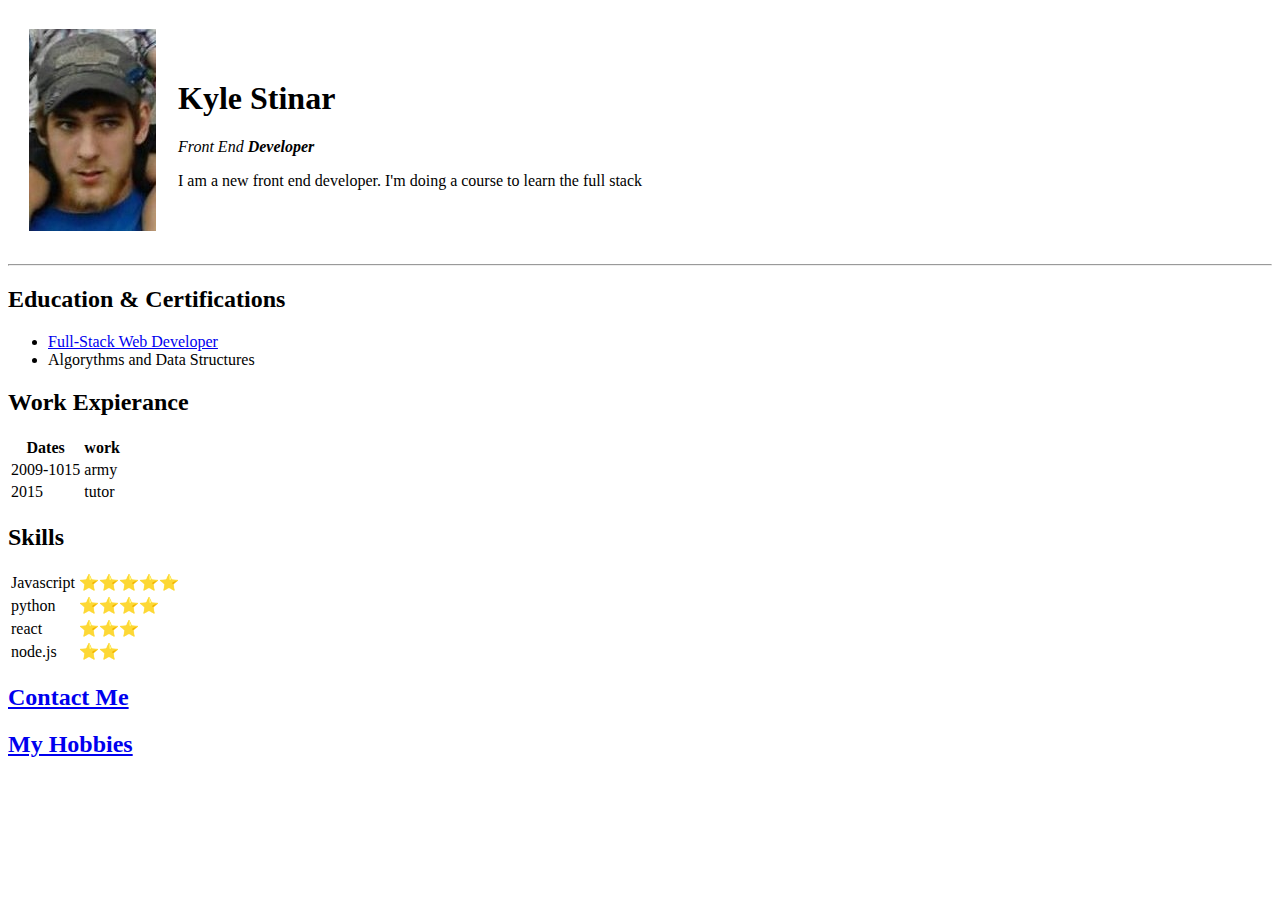
==== index.html @ ad12b417 "done" ====
<!DOCTYPE html>
<html lang="en" dir="ltr">

<head>
  <meta charset="utf-8">
  <title>kyle's Personal Website</title>
</head>

<body>
  <table cellspacing=20>
    <tr>
      <td><img src="./stinar.jpg" alt="stinar"></td>
      <td>
        <h1>Kyle Stinar</h1>
        <p><em>Front End <strong>Developer</strong></em></p>

        <p>I am a new front end developer. I'm doing a course to learn the full stack</p></td>
    </tr>
  </table>

  <hr>

  <h2>Education & Certifications</h2>
  <ul>
    <li><a href="#">Full-Stack Web Developer</a>
    </li>
    <li>Algorythms and Data Structures</li>
  </ul>

  <h2>Work Expierance</h2>
  <table>
    <thead>
      <tr>
        <th>Dates</th>
        <th>work</th>
      </tr>
    </thead>
    <tbody>
      <tr>
        <td>2009-1015</td>
        <td>army</td>
      </tr>
      <tr>
        <td>2015</td>
        <td>tutor</td>
      </tr>
    </tbody>
    <tfoot>

    </tfoot>

  </table>



  <h2>Skills</h2>


  <table>
    <tr>
      <td>Javascript</td>
      <td>⭐⭐⭐⭐⭐</td>
    </tr>
    <tr>
      <td>python</td>
      <td>⭐⭐⭐⭐</td>
    </tr>
    <tr>
      <td>react</td>
      <td>⭐⭐⭐</td>
    </tr>
    <tr>
      <td>node.js</td>
      <td>⭐⭐</td>
    </tr>
  </table>

  <h2><a href="contactMe.html">Contact Me</a></h2>
  <h2><a href="Hobbies.html">My Hobbies</a></h2>

</body>




</html>
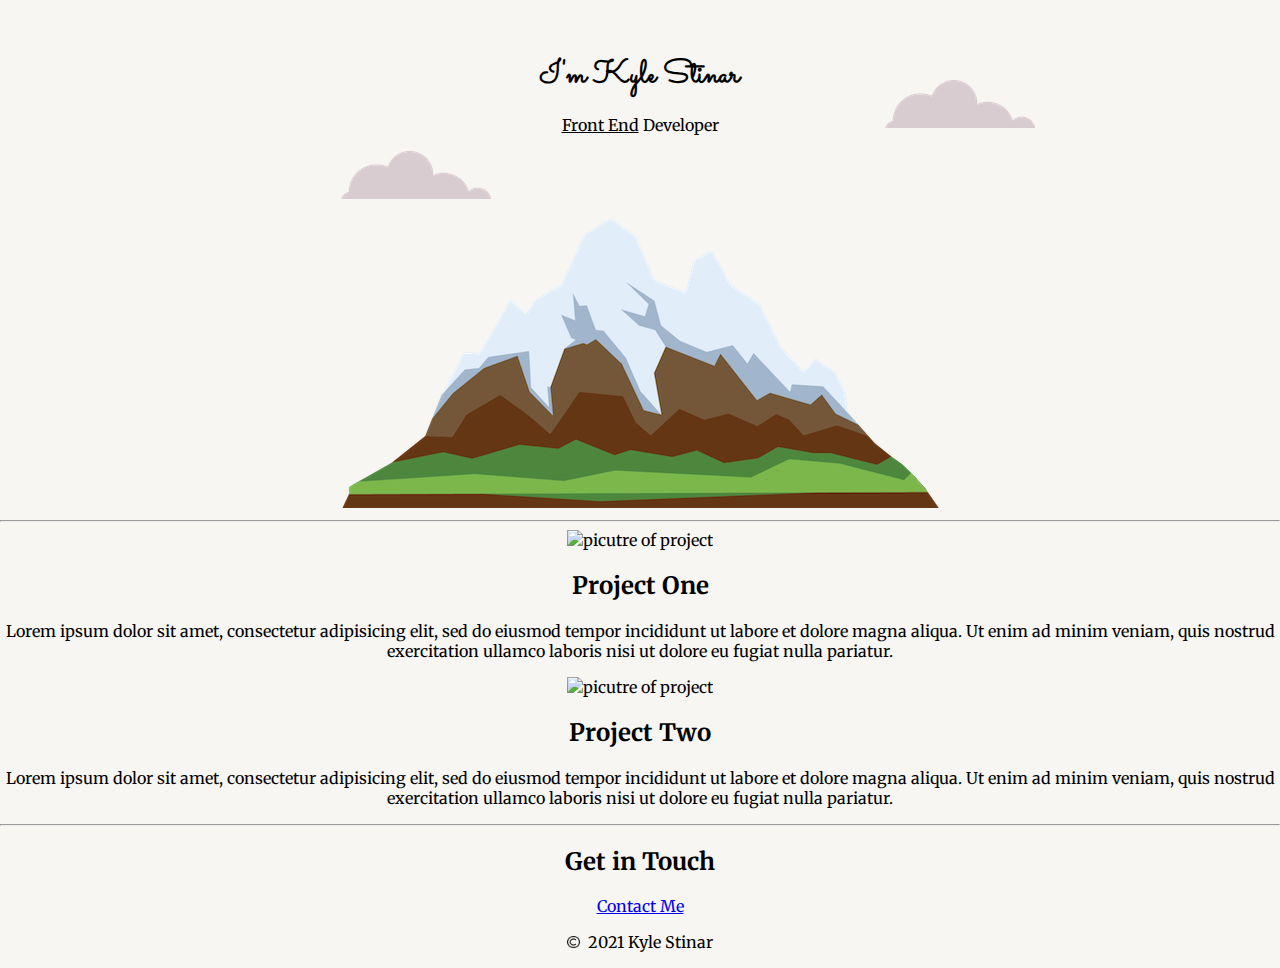
==== commit c14498cb: "modified website to be more modern" ====
--- a/index.html
+++ b/index.html
@@ -1,86 +1,53 @@
 <!DOCTYPE html>
-<html lang="en" dir="ltr">
+<html>
+  <head>
+    <meta charset="utf-8">
+    <title>Kyle's Portfolio"</title>
 
-<head>
-  <meta charset="utf-8">
-  <title>kyle's Personal Website</title>
-</head>
+    <link rel="stylesheet" href="css/index.css">
+    <link rel="icon" href="media/favicon.ico">
 
-<body>
-  <table cellspacing=20>
-    <tr>
-      <td><img src="./stinar.jpg" alt="stinar"></td>
-      <td>
-        <h1>Kyle Stinar</h1>
-        <p><em>Front End <strong>Developer</strong></em></p>
+    <link rel="preconnect" href="https://fonts.googleapis.com">
+    <link rel="preconnect" href="https://fonts.gstatic.com" crossorigin>
+    <link href="https://fonts.googleapis.com/css2?family=Merriweather&family=
+      Montserrat&family=Sacramento&display=swap" rel="stylesheet">
+  </head>
 
-        <p>I am a new front end developer. I'm doing a course to learn the full stack</p></td>
-    </tr>
-  </table>
+  <body>
+
+  <div class="hero">
+    <img class='top-cloud' src="media/images/cloud.png" alt="cloud img">
+    <h1>I'm Kyle Stinar</h1>
+    <p> <span class="frontEnd">Front End</span> Developer</p>
+    <img class='bottom-cloud' src="media/images/cloud.png" alt="cloud img">
+    <img src="media/images/mountain.png" alt="mountain img">
+  </div>
 
   <hr>
 
-  <h2>Education & Certifications</h2>
-  <ul>
-    <li><a href="#">Full-Stack Web Developer</a>
-    </li>
-    <li>Algorythms and Data Structures</li>
-  </ul>
+  <div class="projects">
+    <div class="project-one">
+      <img src="#" alt="picutre of project">
+      <h2>Project One</h2>
+      <p>Lorem ipsum dolor sit amet, consectetur adipisicing elit, sed do eiusmod tempor incididunt ut labore
+      et dolore magna aliqua. Ut enim ad minim veniam, quis nostrud exercitation ullamco laboris nisi ut
+      dolore eu fugiat nulla pariatur. </p>
+    </div>
+    <div class="project-two">
+      <img src="#" alt="picutre of project">
+      <h2>Project Two</h2>
+      <p>Lorem ipsum dolor sit amet, consectetur adipisicing elit, sed do eiusmod tempor incididunt ut labore
+        et dolore magna aliqua. Ut enim ad minim veniam, quis nostrud exercitation ullamco laboris nisi ut
+        dolore eu fugiat nulla pariatur. </p>
+    </div>
+    <hr>
 
-  <h2>Work Expierance</h2>
-  <table>
-    <thead>
-      <tr>
-        <th>Dates</th>
-        <th>work</th>
-      </tr>
-    </thead>
-    <tbody>
-      <tr>
-        <td>2009-1015</td>
-        <td>army</td>
-      </tr>
-      <tr>
-        <td>2015</td>
-        <td>tutor</td>
-      </tr>
-    </tbody>
-    <tfoot>
+  </div>
+  <div class="footer">
+    <h2>Get in Touch</h2>
+    <a href="mailto:kyle.d.stinar@gmail.com">Contact Me</a>
+    <p><img class='copyright' src="media/copyright.png" alt="copyright-img"> 2021 Kyle Stinar</p>
+  </div>
 
-    </tfoot>
-
-  </table>
-
-
-
-  <h2>Skills</h2>
-
-
-  <table>
-    <tr>
-      <td>Javascript</td>
-      <td>⭐⭐⭐⭐⭐</td>
-    </tr>
-    <tr>
-      <td>python</td>
-      <td>⭐⭐⭐⭐</td>
-    </tr>
-    <tr>
-      <td>react</td>
-      <td>⭐⭐⭐</td>
-    </tr>
-    <tr>
-      <td>node.js</td>
-      <td>⭐⭐</td>
-    </tr>
-  </table>
-
-  <h2><a href="contactMe.html">Contact Me</a></h2>
-  <h2><a href="Hobbies.html">My Hobbies</a></h2>
-
-</body>
-
-
-
-
+  </body>
 </html>
--- a/css/index.css
+++ b/css/index.css
@@ -0,0 +1,41 @@
+body {
+  background-color: #F7F6F2;
+  margin: 0;
+  text-align: center;
+  font-family: "Merriweather", serif ;
+}
+
+.hero {
+  /* background-color: #F0E5CF; */
+  position: relative;
+}
+
+h1 {
+  margin: 0;
+font-family: 'Sacramento', cursive;
+}
+
+h2 h3 {
+  font-family: 'Montserrat', sans-serif;
+}
+
+
+
+.frontEnd {
+  text-decoration: underline;
+}
+
+.top-cloud {
+  position: relative;
+  left: 20em;
+  top: 5em;
+}
+
+.bottom-cloud {
+  position: absolute;
+}
+
+.copyright {
+  width: .8rem;
+  margin-right: .3rem;
+}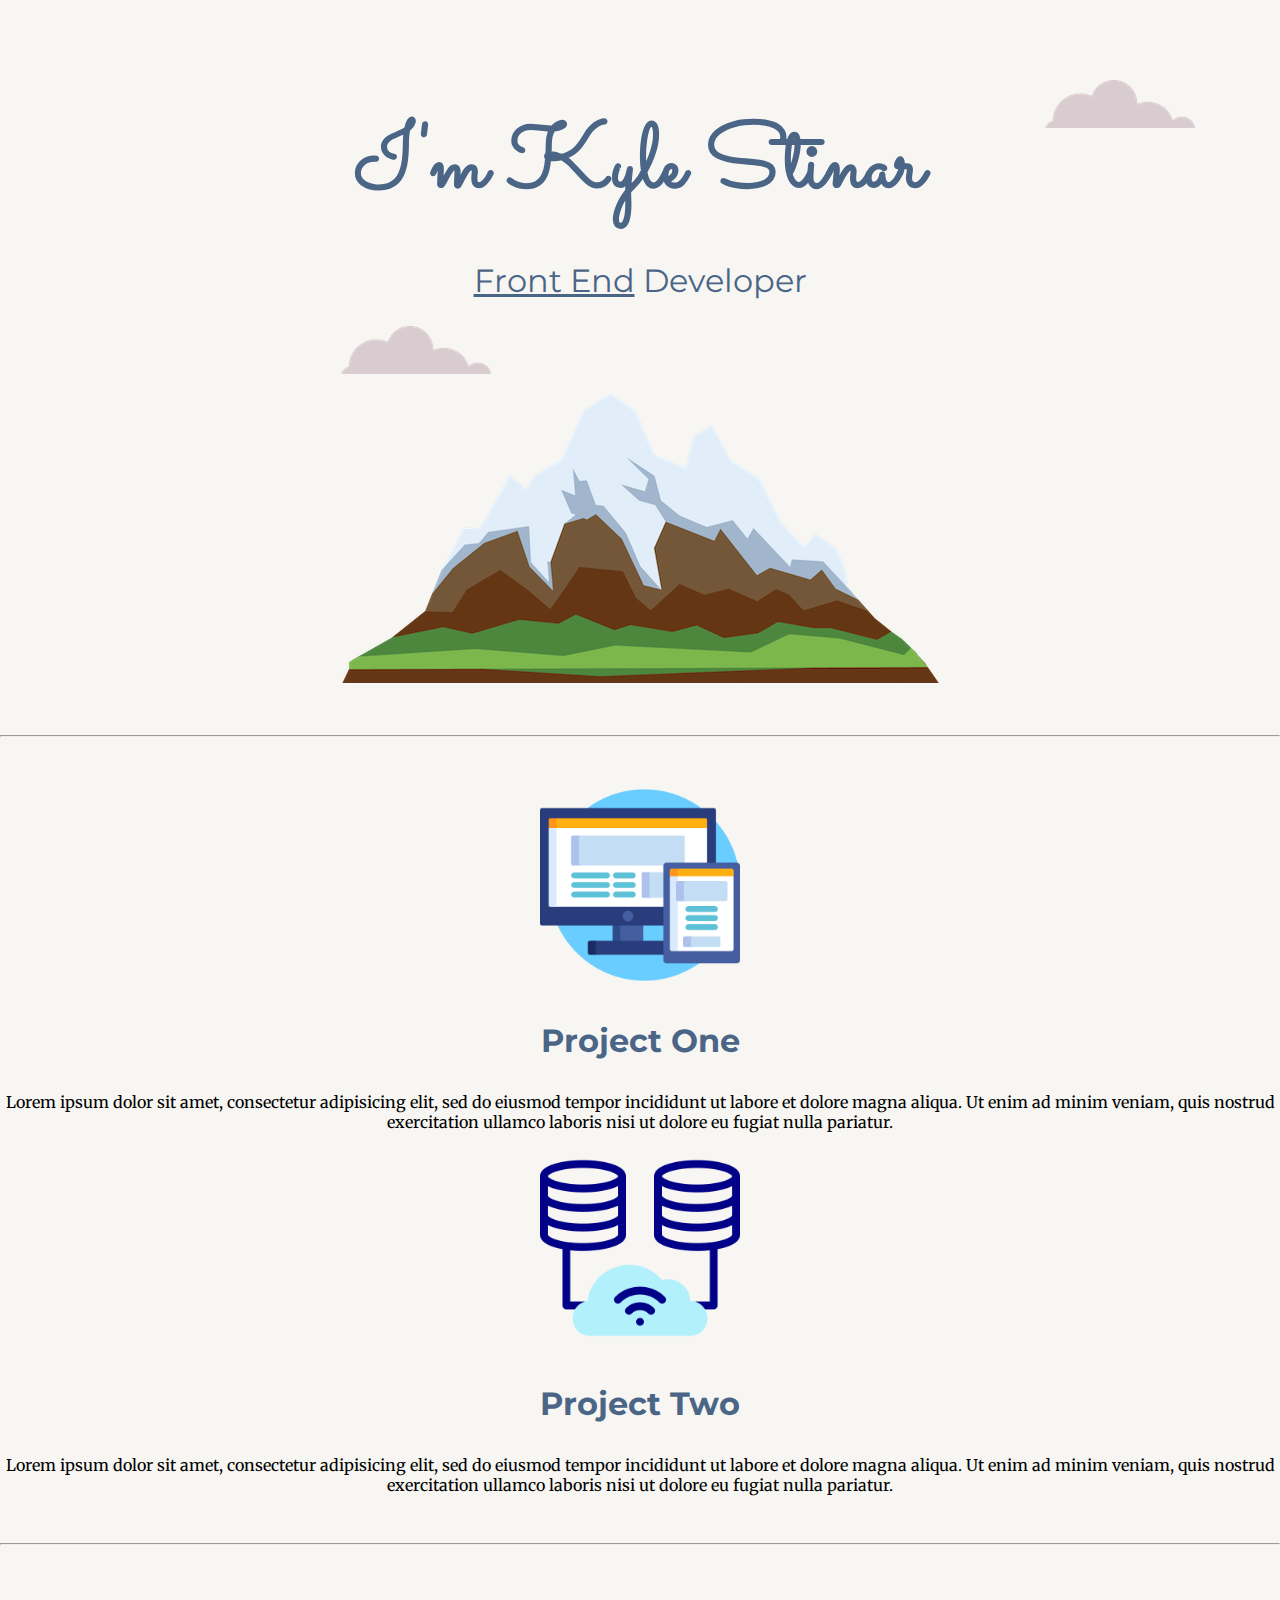
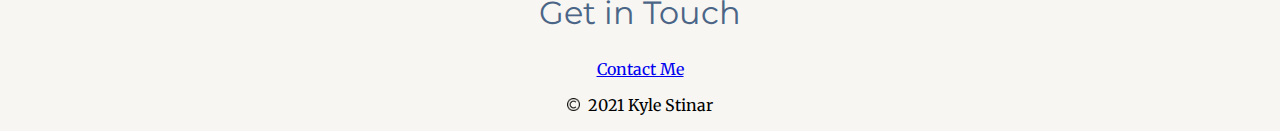
==== commit e170668d: "just keep on working" ====
--- a/index.html
+++ b/index.html
@@ -18,7 +18,7 @@
   <div class="hero">
     <img class='top-cloud' src="media/images/cloud.png" alt="cloud img">
     <h1>I'm Kyle Stinar</h1>
-    <p> <span class="frontEnd">Front End</span> Developer</p>
+    <h2> <span class="frontEnd">Front End</span> Developer</h2>
     <img class='bottom-cloud' src="media/images/cloud.png" alt="cloud img">
     <img src="media/images/mountain.png" alt="mountain img">
   </div>
@@ -27,15 +27,15 @@
 
   <div class="projects">
     <div class="project-one">
-      <img src="#" alt="picutre of project">
-      <h2>Project One</h2>
+      <img src="media/images/responsive.png" alt="" class="img-one">
+      <h3>Project One</h3>
       <p>Lorem ipsum dolor sit amet, consectetur adipisicing elit, sed do eiusmod tempor incididunt ut labore
       et dolore magna aliqua. Ut enim ad minim veniam, quis nostrud exercitation ullamco laboris nisi ut
       dolore eu fugiat nulla pariatur. </p>
     </div>
     <div class="project-two">
-      <img src="#" alt="picutre of project">
-      <h2>Project Two</h2>
+      <img src="media/images/computer-cloud.png" alt="" class="img-two">
+      <h3>Project Two</h3>
       <p>Lorem ipsum dolor sit amet, consectetur adipisicing elit, sed do eiusmod tempor incididunt ut labore
         et dolore magna aliqua. Ut enim ad minim veniam, quis nostrud exercitation ullamco laboris nisi ut
         dolore eu fugiat nulla pariatur. </p>
--- a/css/index.css
+++ b/css/index.css
@@ -5,29 +5,41 @@
   font-family: "Merriweather", serif ;
 }
 
-.hero {
-  /* background-color: #F0E5CF; */
-  position: relative;
+h1 {
+  font-family: 'Sacramento', cursive;
+  font-size: 5.625rem;
+  margin: 50px 0 0 0;
+  color: #4B6587;
 }
 
-h1 {
-  margin: 0;
-font-family: 'Sacramento', cursive;
+h2 {
+  font-family: 'Montserrat', sans-serif;
+  font-size: 2rem;
+  color: #4B6587;
+  font-weight: normal;
 }
 
-h2 h3 {
+h3 {
   font-family: 'Montserrat', sans-serif;
+  font-size: 2rem;
+  color: #4B6587;
 }
 
-
+hr {
+  margin: 3rem 0
+}
 
 .frontEnd {
   text-decoration: underline;
 }
 
+.hero {
+  position: relative;
+}
+
 .top-cloud {
   position: relative;
-  left: 20em;
+  left: 30em;
   top: 5em;
 }
 
@@ -35,6 +47,12 @@
   position: absolute;
 }
 
+.img-one, .img-two {
+  display: inline-block;
+  width: 200px;
+  height: 200px;
+}
+
 .copyright {
   width: .8rem;
   margin-right: .3rem;
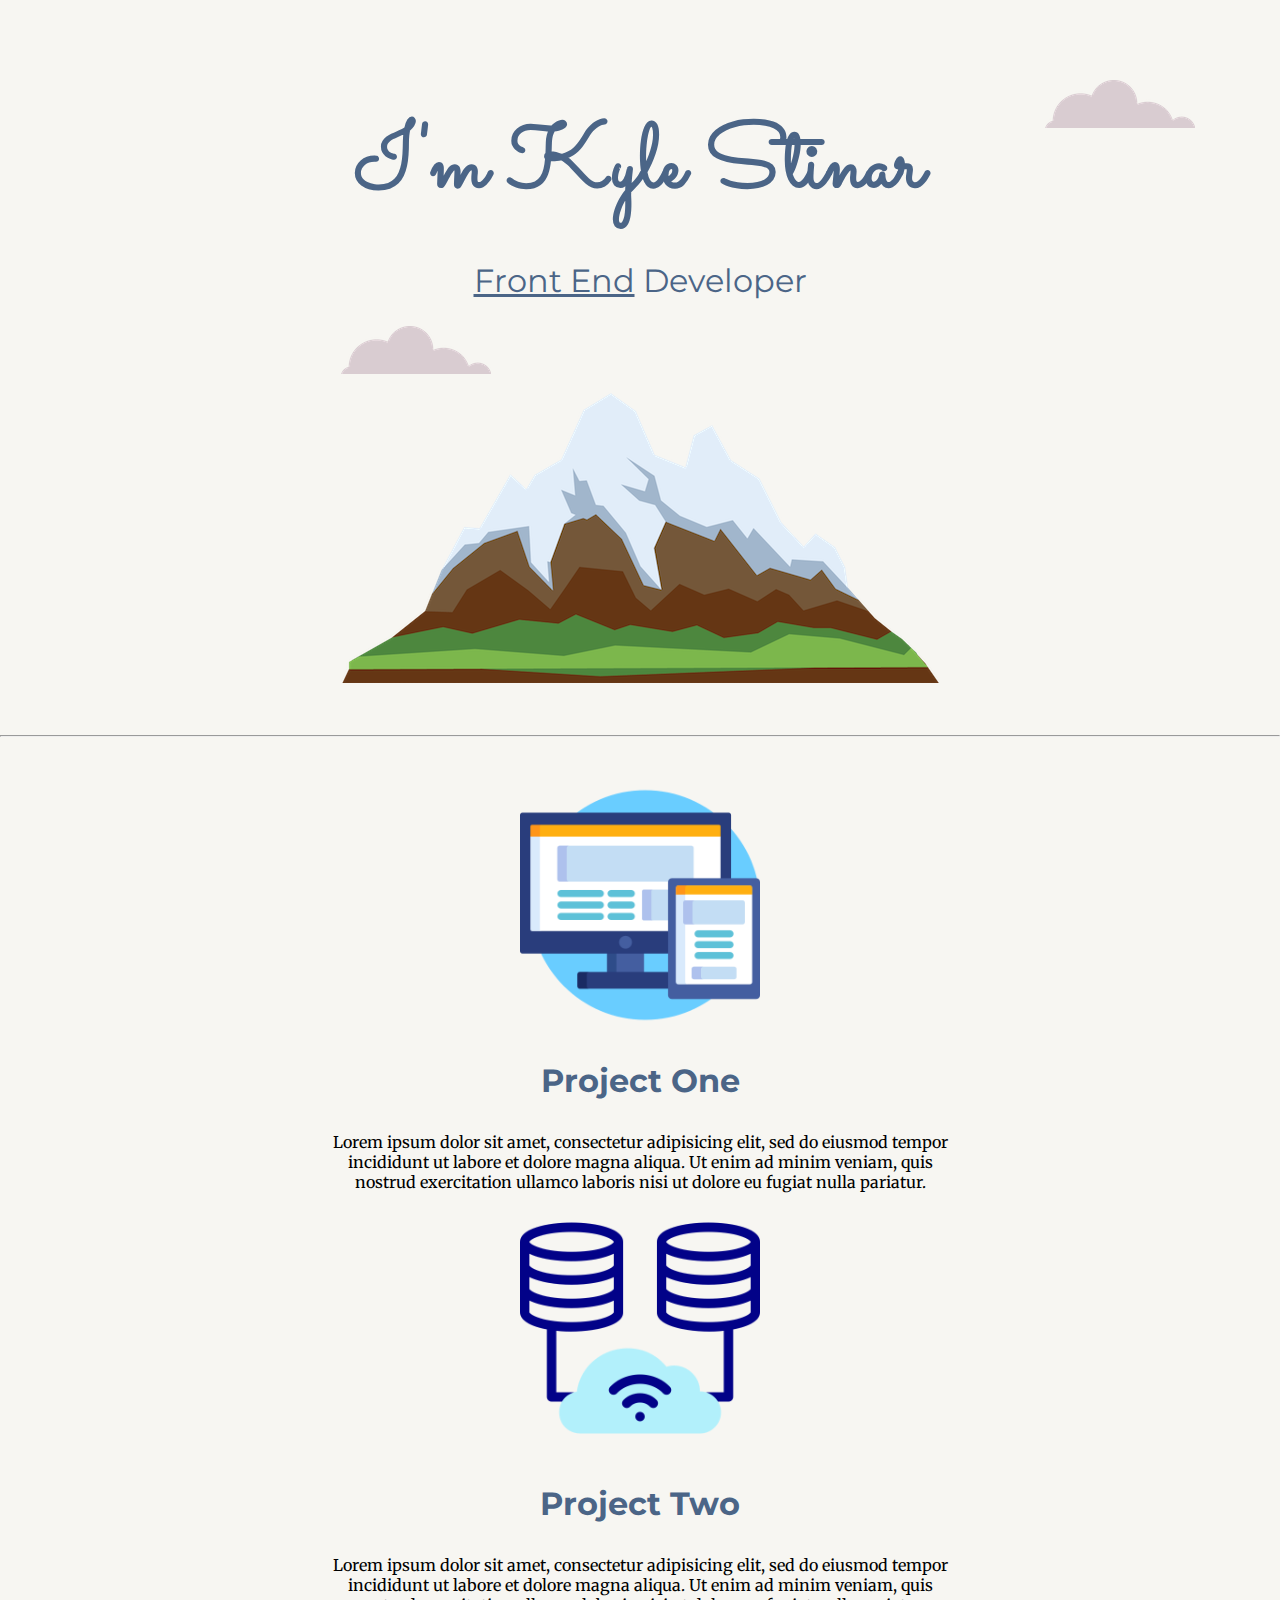
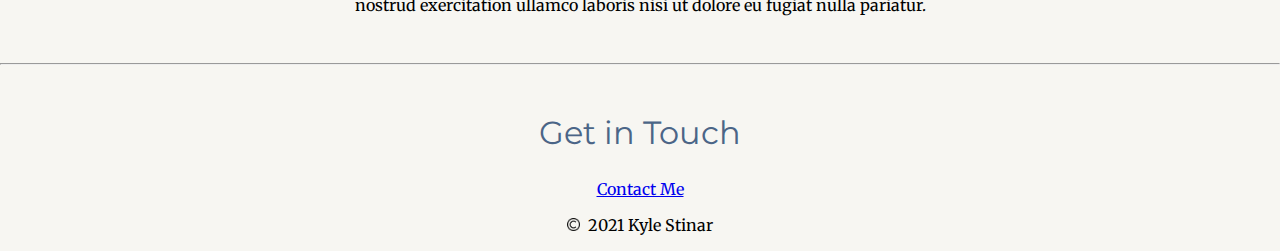
==== commit 220ba9af: "fixed project layout" ====
--- a/index.html
+++ b/index.html
@@ -26,14 +26,14 @@
   <hr>
 
   <div class="projects">
-    <div class="project-one">
+    <div class="project-one project-row">
       <img src="media/images/responsive.png" alt="" class="img-one">
       <h3>Project One</h3>
       <p>Lorem ipsum dolor sit amet, consectetur adipisicing elit, sed do eiusmod tempor incididunt ut labore
       et dolore magna aliqua. Ut enim ad minim veniam, quis nostrud exercitation ullamco laboris nisi ut
       dolore eu fugiat nulla pariatur. </p>
     </div>
-    <div class="project-two">
+    <div class="project-two project-row">
       <img src="media/images/computer-cloud.png" alt="" class="img-two">
       <h3>Project Two</h3>
       <p>Lorem ipsum dolor sit amet, consectetur adipisicing elit, sed do eiusmod tempor incididunt ut labore
--- a/css/index.css
+++ b/css/index.css
@@ -24,6 +24,8 @@
   font-size: 2rem;
   color: #4B6587;
 }
+p {
+}
 
 hr {
   margin: 3rem 0
@@ -49,11 +51,16 @@
 
 .img-one, .img-two {
   display: inline-block;
-  width: 200px;
-  height: 200px;
+  width: 15em;
+  height: 15em;
 }
 
 .copyright {
   width: .8rem;
   margin-right: .3rem;
+}
+
+.project-row {
+  width: 50%;
+  margin: 0 auto;
 }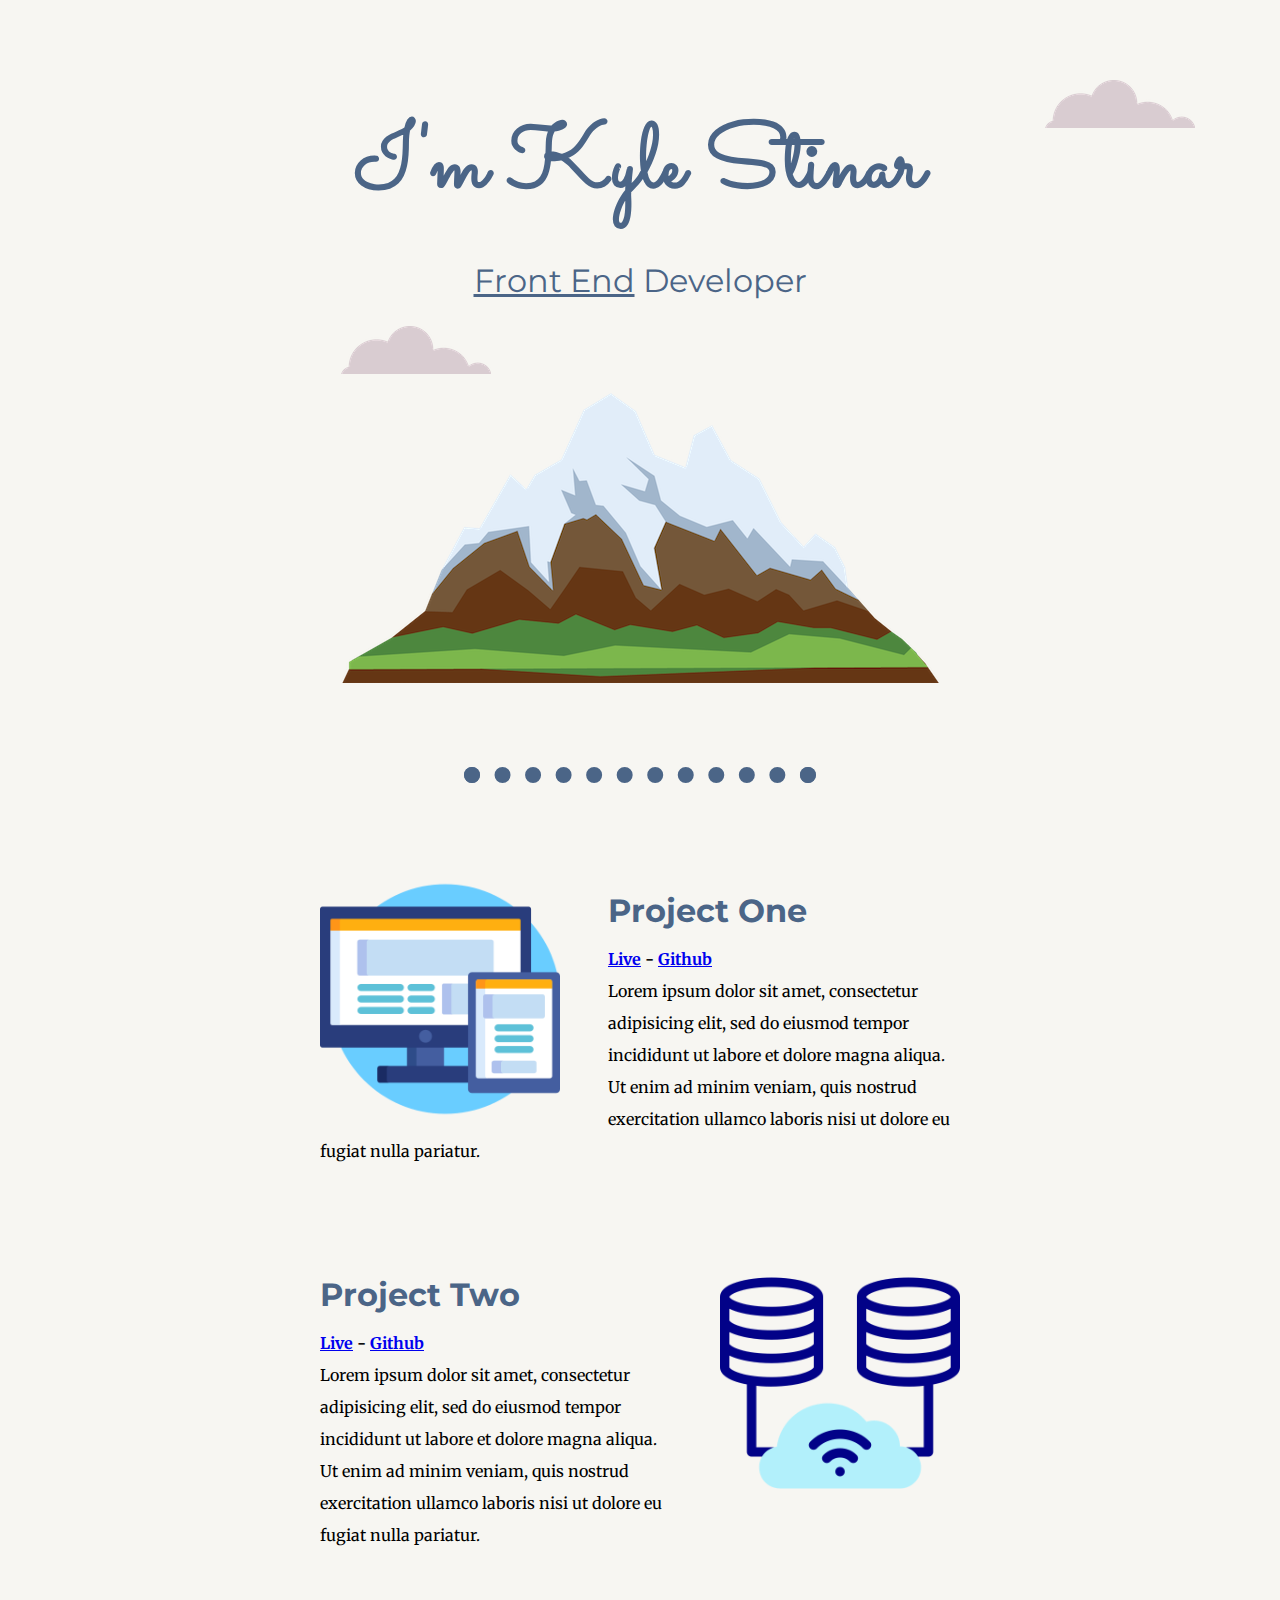
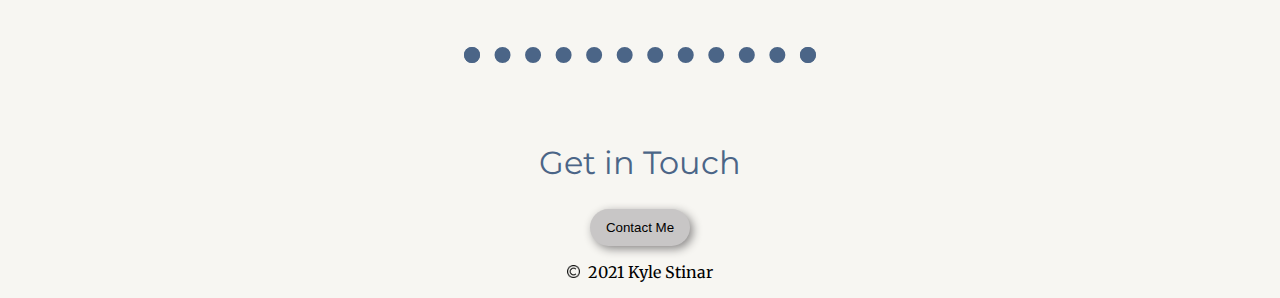
==== commit 2ea4d5e0: "fine tuning" ====
--- a/index.html
+++ b/index.html
@@ -29,6 +29,10 @@
     <div class="project-one project-row">
       <img src="media/images/responsive.png" alt="" class="img-one">
       <h3>Project One</h3>
+      <h4>
+        <a href="#">Live</a> -
+        <a href="#">Github</a>
+      </h4>
       <p>Lorem ipsum dolor sit amet, consectetur adipisicing elit, sed do eiusmod tempor incididunt ut labore
       et dolore magna aliqua. Ut enim ad minim veniam, quis nostrud exercitation ullamco laboris nisi ut
       dolore eu fugiat nulla pariatur. </p>
@@ -36,6 +40,11 @@
     <div class="project-two project-row">
       <img src="media/images/computer-cloud.png" alt="" class="img-two">
       <h3>Project Two</h3>
+      <h4>
+        <a href="#">Live</a> -
+        <a href="#">Github</a>
+      </h4>
+      
       <p>Lorem ipsum dolor sit amet, consectetur adipisicing elit, sed do eiusmod tempor incididunt ut labore
         et dolore magna aliqua. Ut enim ad minim veniam, quis nostrud exercitation ullamco laboris nisi ut
         dolore eu fugiat nulla pariatur. </p>
@@ -45,7 +54,9 @@
   </div>
   <div class="footer">
     <h2>Get in Touch</h2>
-    <a href="mailto:kyle.d.stinar@gmail.com">Contact Me</a>
+    <a href="mailto:kyle.d.stinar@gmail.com"><button>Contact Me</button></a>
+    
+    
     <p><img class='copyright' src="media/copyright.png" alt="copyright-img"> 2021 Kyle Stinar</p>
   </div>
 
--- a/css/index.css
+++ b/css/index.css
@@ -23,12 +23,19 @@
   font-family: 'Montserrat', sans-serif;
   font-size: 2rem;
   color: #4B6587;
+  margin-bottom: 0;
 }
-p {
+
+.projects p {
+  margin: 0;
 }
 
 hr {
-  margin: 3rem 0
+  margin: 5rem auto;
+  border: dotted #4B6587 1rem;
+  border-bottom: none;
+  width: 25%;
+
 }
 
 .frontEnd {
@@ -55,6 +62,15 @@
   height: 15em;
 }
 
+.img-one {
+  float: left;
+  margin-right: 3rem;
+}
+
+.img-two {
+  float: right;
+  margin-left: 3rem;
+}
 .copyright {
   width: .8rem;
   margin-right: .3rem;
@@ -62,5 +78,29 @@
 
 .project-row {
   width: 50%;
-  margin: 0 auto;
-}+  margin: 6rem auto;
+  text-align: left;
+  line-height: 2;
+}
+
+button {
+  padding: .7rem 1rem;
+  border-radius: 3rem;
+  background-color: #C8C6C6;
+  border: none;
+  box-shadow: 3px 3px 10px #8a8888;
+  
+}
+
+button:hover {
+  background-color: #8a8888;
+  cursor: pointer;
+}
+
+h4 {
+  margin: 0;
+}
+
+
+
+
